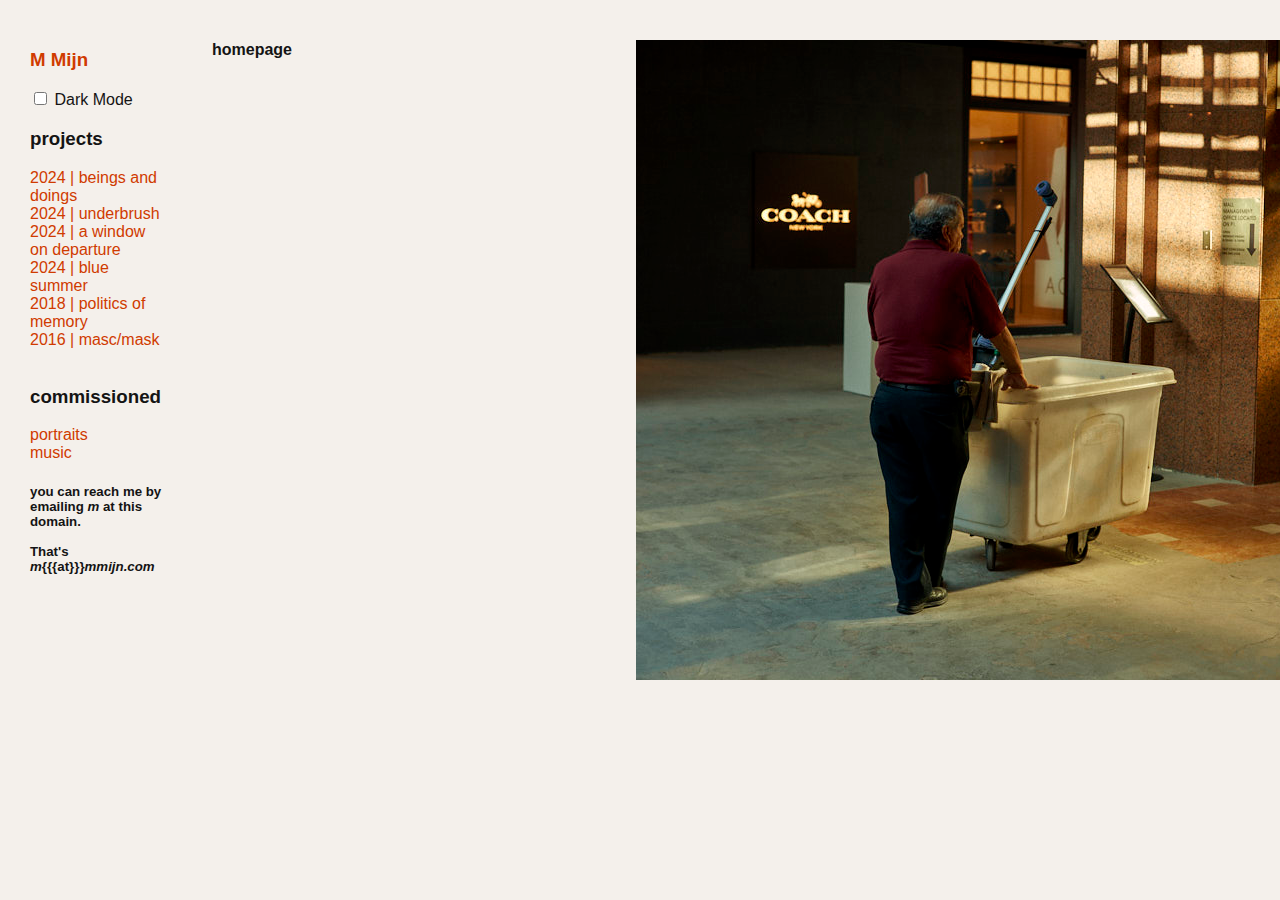
==== index.html @ fb33a35c "Add files via upload" ====
<!DOCTYPE html>
<html>

<head>
    <meta name="viewport" content="width=device-width, initial-scale=1.0">
    <link rel="stylesheet" type="text/css" href=".\primary.css">
</head>

<body>
    <div class="container">
        <div class="container">
            <div class="menu">
                <div class="menu-content">
                    <td valign="top">
                        <p>
                        <h3><a href="http://mmijn.com/homepage.html">M Mijn</a></h3>
                        <input id="color-mode" type="checkbox" name="color-mode">
                        <label for="color-mode">Dark Mode</label>
                        <script>
                            const checkbox = document.getElementById('color-mode');
                            const body = document.body;

                            checkbox.addEventListener('change', function () {
                                if (this.checked) {
                                    body.classList.add('dark-mode');
                                } else {
                                    body.classList.remove('dark-mode');
                                }
                            });
                        </script>
                        <div>
                            <h3>projects</h3>
                            <a href="http://mmijn.com/beings-and-doings.html">2024 | beings and doings</a><br>
                            <a href="http://mmijn.com/underbrush.html">2024 | underbrush </a><br>
                            <a href="http://mmijn.com/window-on-departure.html">2024 | a window on departure </a><br>
                            <a href="http://mmijn.com/underbrush.html">2024 | blue summer </a><br>
                            <a href="http://mmijn.com/politics-of-memory.html">2018 | politics of memory</a><br>
                            <a href="http://mmijn.com/masc.html">2016 | masc/mask</a><br>
                            <br>
                        </div>
                        <div>
                            <h3>commissioned</h3>
                            <a href="http://mmijn.com/portraits.html">portraits</a><br>
                            <a href="http://mmijn.com/music.html">music</a><br>
                        </div>
                        <div>
                            <h5>
                                you can reach me by emailing <i>m</i> at this domain.
                                <br>
                                <br>
                                That's <i>m</i>{{{at}}}<i>mmijn.com</i>
                            </h5>
                        </div>
                        </p>
                    </td>
                </div>
            </div>
            <div class="gallery">
                <div class="scroll-container">
                    <div class="scroll-content">
                        <div class="gallery-item">
                            <h4 style="text-align:left;">homepage</h4>
                            <p style='text-align:left;' class='description'></p>
                        </div>
                        <div class="gallery-item">
                            <img src=".\assets\homepage\homepage_01.jpg" alt="homepage_01.jpg">

                        </div>
                        <div class="gallery-item">
                            <img src=".\assets\homepage\homepage_02.jpg" alt="homepage_02.jpg">

                        </div>
                        <div class="gallery-item">
                            <img src=".\assets\homepage\homepage_03.jpg" alt="homepage_03.jpg">

                        </div>
                        <div class="gallery-item">
                            <img src=".\assets\homepage\homepage_04.jpg" alt="homepage_04.jpg">

                        </div>
                        <div class="gallery-item">
                            <img src=".\assets\homepage\homepage_05.jpg" alt="homepage_05.jpg">

                        </div>
                        <div class="gallery-item">
                            <img src=".\assets\homepage\homepage_06.jpg" alt="homepage_06.jpg">

                        </div>
                        <div class="gallery-item">
                            <img src=".\assets\homepage\homepage_07.jpg" alt="homepage_07.jpg">

                        </div>
                    </div>
                </div>
            </div>
        </div>

</body>

</html>
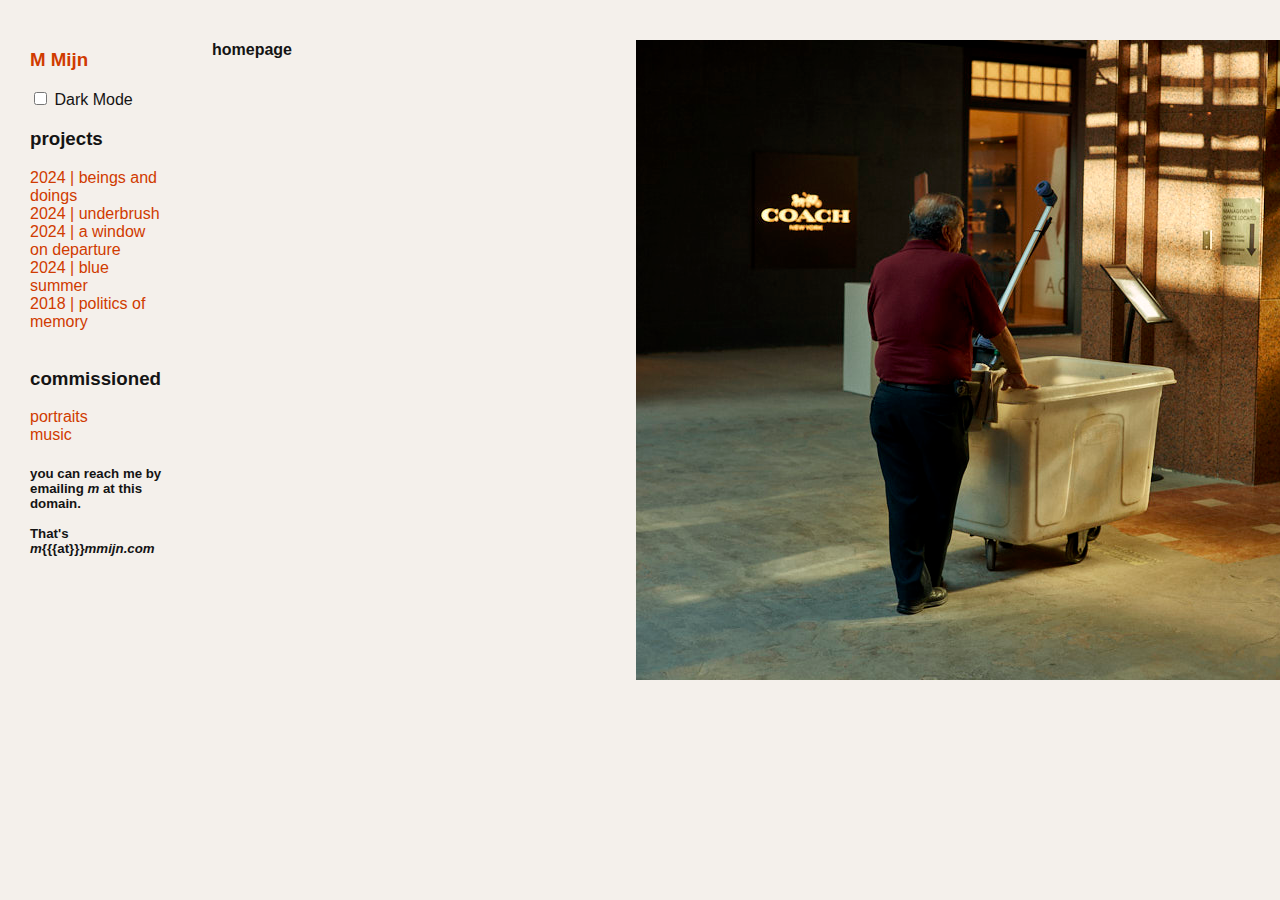
==== commit 1b22605b: "Add files via upload" ====
--- a/index.html
+++ b/index.html
@@ -35,7 +35,6 @@
                             <a href="http://mmijn.com/window-on-departure.html">2024 | a window on departure </a><br>
                             <a href="http://mmijn.com/underbrush.html">2024 | blue summer </a><br>
                             <a href="http://mmijn.com/politics-of-memory.html">2018 | politics of memory</a><br>
-                            <a href="http://mmijn.com/masc.html">2016 | masc/mask</a><br>
                             <br>
                         </div>
                         <div>
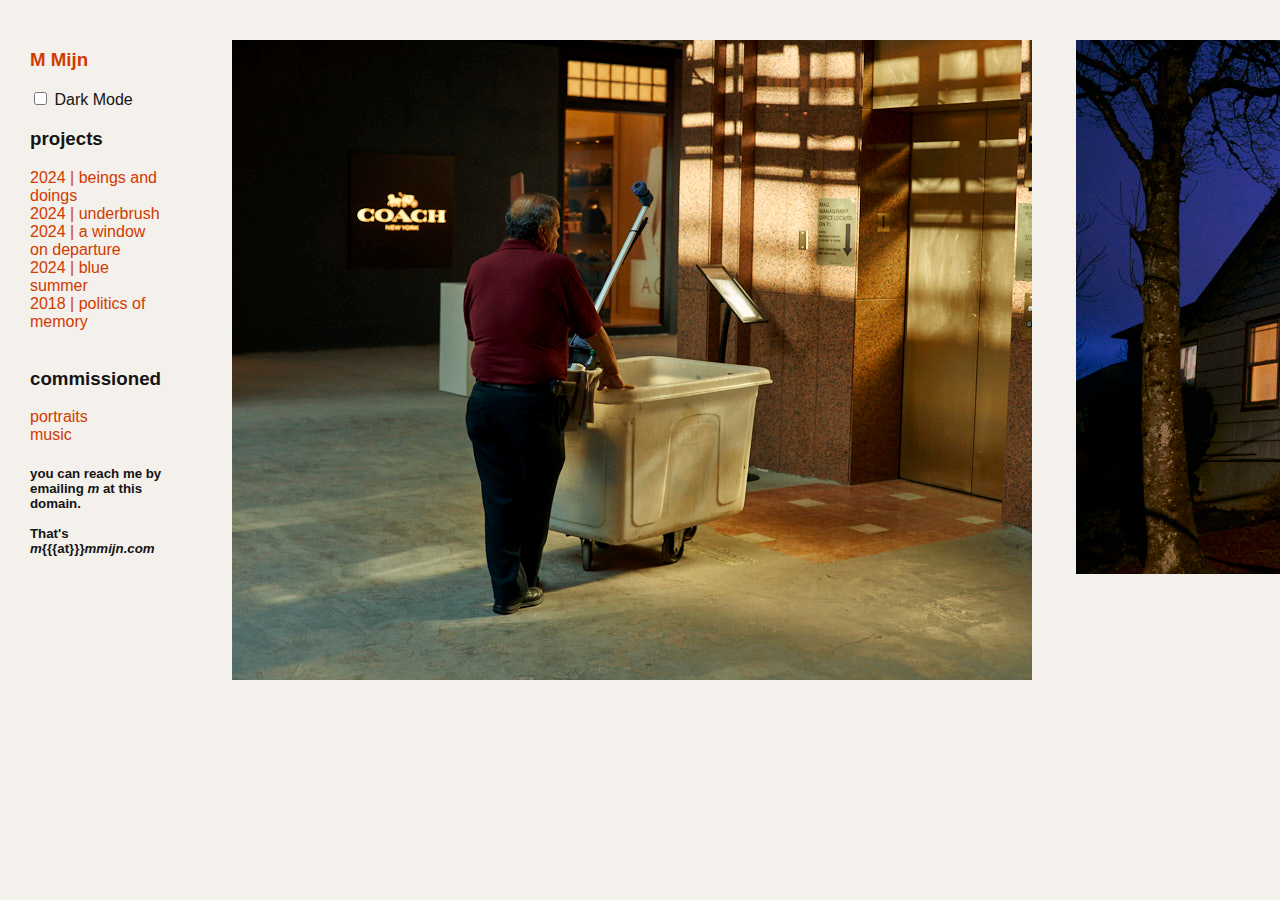
==== commit fcb643ba: "Add files via upload" ====
--- a/index.html
+++ b/index.html
@@ -13,7 +13,7 @@
                 <div class="menu-content">
                     <td valign="top">
                         <p>
-                        <h3><a href="http://mmijn.com/homepage.html">M Mijn</a></h3>
+                        <h3><a href="http://mmijn.com/index.html">M Mijn</a></h3>
                         <input id="color-mode" type="checkbox" name="color-mode">
                         <label for="color-mode">Dark Mode</label>
                         <script>
@@ -58,10 +58,6 @@
                 <div class="scroll-container">
                     <div class="scroll-content">
                         <div class="gallery-item">
-                            <h4 style="text-align:left;">homepage</h4>
-                            <p style='text-align:left;' class='description'></p>
-                        </div>
-                        <div class="gallery-item">
                             <img src=".\assets\homepage\homepage_01.jpg" alt="homepage_01.jpg">
 
                         </div>
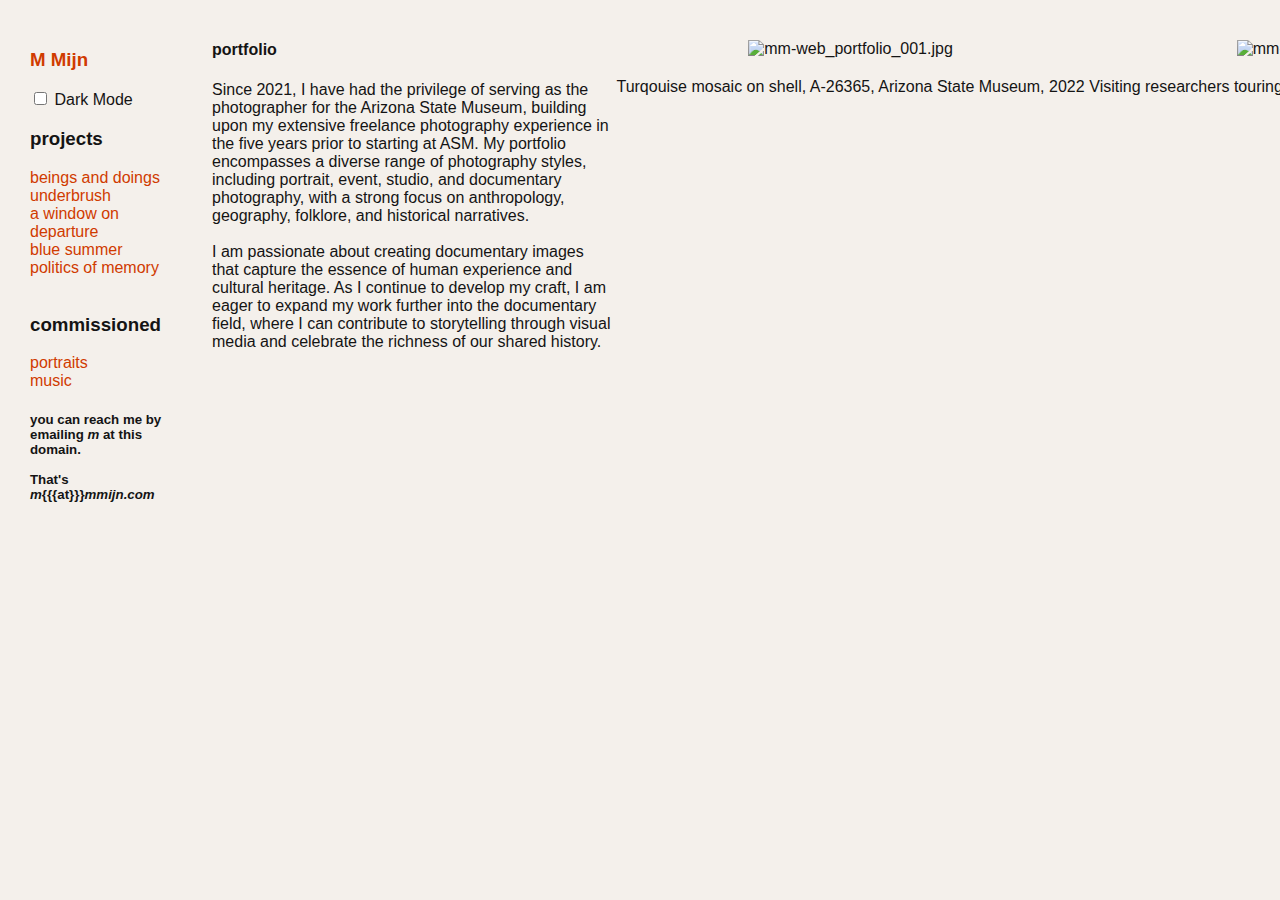
==== commit 909ed2d0: "Add files via upload" ====
--- a/index.html
+++ b/index.html
@@ -11,84 +11,135 @@
         <div class="container">
             <div class="menu">
                 <div class="menu-content">
-                    <td valign="top">
-                        <p>
-                        <h3><a href="http://mmijn.com/index.html">M Mijn</a></h3>
-                        <input id="color-mode" type="checkbox" name="color-mode">
-                        <label for="color-mode">Dark Mode</label>
-                        <script>
-                            const checkbox = document.getElementById('color-mode');
-                            const body = document.body;
+    <td valign="top">
+        <p>
+        <h3><a href="http://mmijn.com/homepage.html">M Mijn</a></h3>
+        <input id="color-mode" type="checkbox" name="color-mode">
+        <label for="color-mode">Dark Mode</label>
+        <script>
+            const checkbox = document.getElementById('color-mode');
+            const body = document.body;
 
-                            checkbox.addEventListener('change', function () {
-                                if (this.checked) {
-                                    body.classList.add('dark-mode');
-                                } else {
-                                    body.classList.remove('dark-mode');
-                                }
-                            });
-                        </script>
-                        <div>
-                            <h3>projects</h3>
-                            <a href="http://mmijn.com/beings-and-doings.html">2024 | beings and doings</a><br>
-                            <a href="http://mmijn.com/underbrush.html">2024 | underbrush </a><br>
-                            <a href="http://mmijn.com/window-on-departure.html">2024 | a window on departure </a><br>
-                            <a href="http://mmijn.com/underbrush.html">2024 | blue summer </a><br>
-                            <a href="http://mmijn.com/politics-of-memory.html">2018 | politics of memory</a><br>
-                            <br>
-                        </div>
-                        <div>
-                            <h3>commissioned</h3>
-                            <a href="http://mmijn.com/portraits.html">portraits</a><br>
-                            <a href="http://mmijn.com/music.html">music</a><br>
-                        </div>
-                        <div>
-                            <h5>
-                                you can reach me by emailing <i>m</i> at this domain.
-                                <br>
-                                <br>
-                                That's <i>m</i>{{{at}}}<i>mmijn.com</i>
-                            </h5>
-                        </div>
-                        </p>
-                    </td>
-                </div>
+            checkbox.addEventListener('change', function () {
+                if (this.checked) {
+                    body.classList.add('dark-mode');
+                } else {
+                    body.classList.remove('dark-mode');
+                }
+            });
+        </script>
+        <div>
+            <h3>projects</h3>
+            <a href="http://mmijn.com/beings-and-doings.html">beings and doings</a><br>
+            <a href="http://mmijn.com/underbrush.html">underbrush </a><br>
+            <a href="http://mmijn.com/window-on-departure.html">a window on departure </a><br>
+            <a href="http://mmijn.com/blue-summer.html">blue summer </a><br>
+            <a href="http://mmijn.com/politics-of-memory.html">politics of memory</a><br>
+
+            <br>
+        </div>
+        <div>
+            <h3>commissioned</h3>
+            <a href="http://mmijn.com/portraits.html">portraits</a><br>
+            <a href="http://mmijn.com/music.html">music</a><br>
+        </div>
+        <div>
+            <h5>
+                you can reach me by emailing <i>m</i> at this domain.
+                <br>
+                <br>
+                That's <i>m</i>{{{at}}}<i>mmijn.com</i>
+            </h5>
+        </div>
+        </p>
+    </td>
+</div>
             </div>
             <div class="gallery">
                 <div class="scroll-container">
                     <div class="scroll-content">
-                        <div class="gallery-item">
-                            <img src=".\assets\homepage\homepage_01.jpg" alt="homepage_01.jpg">
-
-                        </div>
-                        <div class="gallery-item">
-                            <img src=".\assets\homepage\homepage_02.jpg" alt="homepage_02.jpg">
-
-                        </div>
-                        <div class="gallery-item">
-                            <img src=".\assets\homepage\homepage_03.jpg" alt="homepage_03.jpg">
-
-                        </div>
-                        <div class="gallery-item">
-                            <img src=".\assets\homepage\homepage_04.jpg" alt="homepage_04.jpg">
-
-                        </div>
-                        <div class="gallery-item">
-                            <img src=".\assets\homepage\homepage_05.jpg" alt="homepage_05.jpg">
-
-                        </div>
-                        <div class="gallery-item">
-                            <img src=".\assets\homepage\homepage_06.jpg" alt="homepage_06.jpg">
-
-                        </div>
-                        <div class="gallery-item">
-                            <img src=".\assets\homepage\homepage_07.jpg" alt="homepage_07.jpg">
-
+        <div class="gallery-item">
+            <h4 style="text-align:left;">portfolio</h4>
+            <p style='text-align:left;' class='description'>Since 2021, I have had the privilege of serving as the photographer for the Arizona State Museum, building upon my extensive freelance photography experience in the five years prior to starting at ASM. My portfolio encompasses a diverse range of photography styles, including portrait, event, studio, and documentary photography, with a strong focus on anthropology, geography, folklore, and historical narratives.
+<br><br>
+I am passionate about creating documentary images that capture the essence of human experience and cultural heritage. As I continue to develop my craft, I am eager to expand my work further into the documentary field, where I can contribute to storytelling through visual media and celebrate the richness of our shared history.</p>
+        </div>
+        
+                            
+                <div class="gallery-item">
+                    <img src=".\assets\portfolio\mm-web_portfolio_001.jpg" alt="mm-web_portfolio_001.jpg">
+                    <p>Turqouise mosaic on shell, A-26365, Arizona State Museum, 2022</p>
+                </div>
+                
+                <div class="gallery-item">
+                    <img src=".\assets\portfolio\mm-web_portfolio_002.jpg" alt="mm-web_portfolio_002.jpg">
+                    <p>Visiting researchers touring the pottery vault at Arizona State Museum, 2022</p>
+                </div>
+                
+                <div class="gallery-item">
+                    <img src=".\assets\portfolio\mm-web_portfolio_003.jpg" alt="mm-web_portfolio_003.jpg">
+                    <p>A visiting researcher examing prints from ASM's photographic collections, 2022</p>
+                </div>
+                
+                <div class="gallery-item">
+                    <img src=".\assets\portfolio\mm-web_portfolio_004.jpg" alt="mm-web_portfolio_004.jpg">
+                    <p>a photograph from <a href="https://ancient-to-modern.arizona.edu/">Ancient to Modern: Continuity and Innovation in Southwest Native Jewelry</a>, 2022</p>
+                </div>
+                
+                <div class="gallery-item">
+                    <img src=".\assets\portfolio\mm-web_portfolio_005.jpg" alt="mm-web_portfolio_005.jpg">
+                    <p>Burden Baskets, 2019-135-6 and 2019-134-2, Arizona State Museum, 2022</p>
+                </div>
+                
+                <div class="gallery-item">
+                    <img src=".\assets\portfolio\mm-web_portfolio_006.jpg" alt="mm-web_portfolio_006.jpg">
+                    <p>a photograph from showing basket construction, 14-814, Arizona State Museum, 2022</p>
+                </div>
+                
+                <div class="gallery-item">
+                    <img src=".\assets\portfolio\mm-web_portfolio_007.jpg" alt="mm-web_portfolio_007.jpg">
+                    <p>Terrol Dew Johnson, 2023, 2023</p>
+                </div>
+                
+                <div class="gallery-item">
+                    <img src=".\assets\portfolio\mm-web_portfolio_008.jpg" alt="mm-web_portfolio_008.jpg">
+                    <p>A silver and turquoise squash blossom necklace, E-7429, Arizona State Museum, 2023</p>
+                </div>
+                
+                <div class="gallery-item">
+                    <img src=".\assets\portfolio\mm-web_portfolio_009.jpg" alt="mm-web_portfolio_009.jpg">
+                    <p>Akimel O'odham artist and educator Aaron Sabori, 2023</p>
+                </div>
+                
+                <div class="gallery-item">
+                    <img src=".\assets\portfolio\mm-web_portfolio_010.jpg" alt="mm-web_portfolio_010.jpg">
+                    <p>Photographer Shannon Stevens at the 2023 Santa Fe Indian Market, 2023</p>
+                </div>
+                
+                <div class="gallery-item">
+                    <img src=".\assets\portfolio\mm-web_portfolio_011.jpg" alt="mm-web_portfolio_011.jpg">
+                    <p>Decorative ceramic plate which belonged to Ansel Adams, 77-63-1, Arizona State Museum, 2023</p>
+                </div>
+                
+                <div class="gallery-item">
+                    <img src=".\assets\portfolio\mm-web_portfolio_012.jpg" alt="mm-web_portfolio_012.jpg">
+                    <p>Dog skull photographed for a zooarchaeology identification guide, 2023</p>
+                </div>
+                
+                <div class="gallery-item">
+                    <img src=".\assets\portfolio\mm-web_portfolio_013.jpg" alt="mm-web_portfolio_013.jpg">
+                    <p>Visitors examing a display at Himdag Ki, 2023</p>
+                </div>
+                
+                <div class="gallery-item">
+                    <img src=".\assets\portfolio\mm-web_portfolio_014.jpg" alt="mm-web_portfolio_014.jpg">
+                    <p>Karen Leone with a state quadrangle map, 2023</p>
+                </div>
+                
                         </div>
                     </div>
                 </div>
             </div>
-        </div>
 
 </body>
 
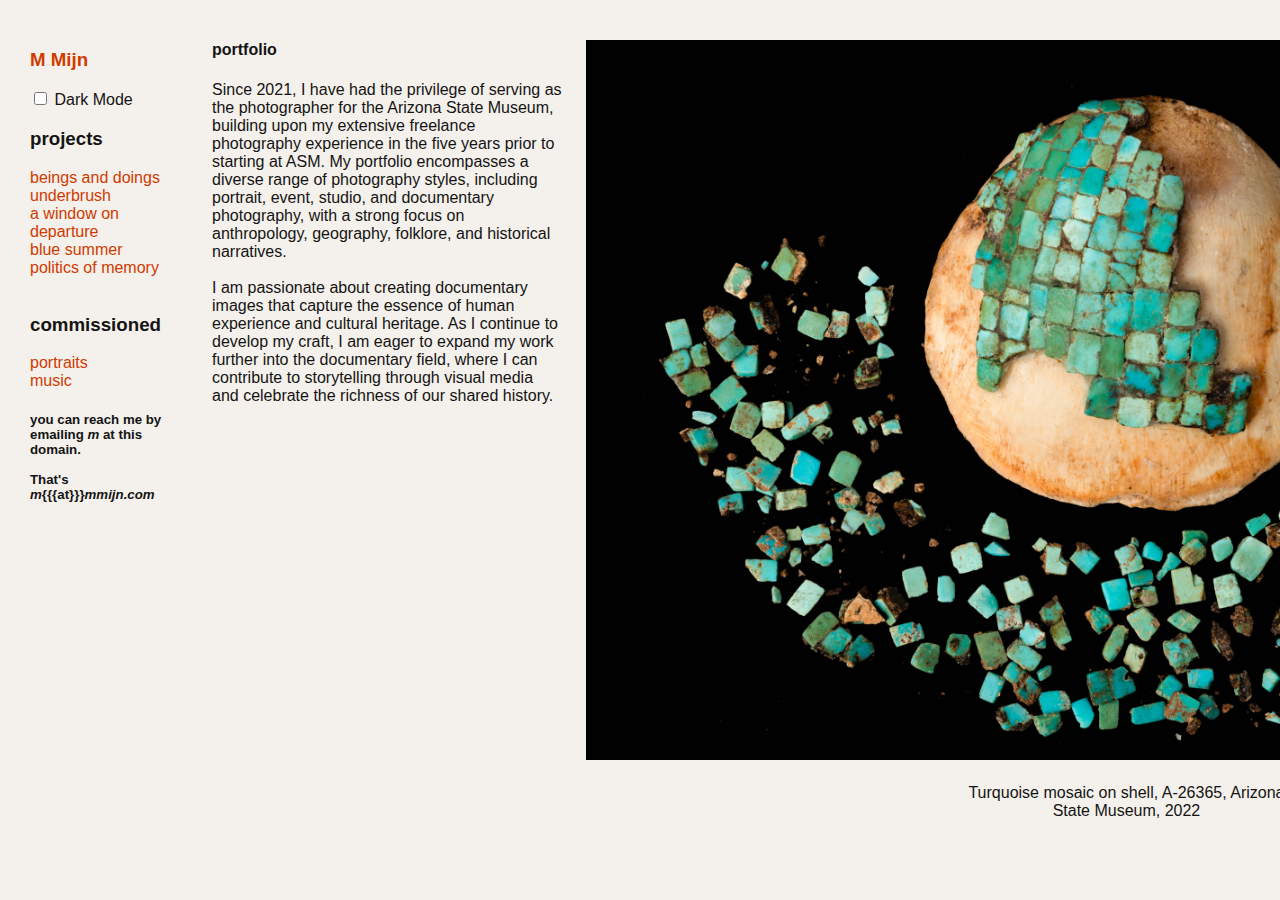
==== commit c6c4a473: "Update index.html" ====
--- a/index.html
+++ b/index.html
@@ -68,7 +68,7 @@
                             
                 <div class="gallery-item">
                     <img src=".\assets\portfolio\mm-web_portfolio_001.jpg" alt="mm-web_portfolio_001.jpg">
-                    <p>Turqouise mosaic on shell, A-26365, Arizona State Museum, 2022</p>
+                    <p>Turquoise mosaic on shell, A-26365, Arizona State Museum, 2022</p>
                 </div>
                 
                 <div class="gallery-item">
@@ -93,12 +93,12 @@
                 
                 <div class="gallery-item">
                     <img src=".\assets\portfolio\mm-web_portfolio_006.jpg" alt="mm-web_portfolio_006.jpg">
-                    <p>a photograph from showing basket construction, 14-814, Arizona State Museum, 2022</p>
+                    <p>a photograph from <a href="https://uapress.arizona.edu/book/woven-from-the-center">Woven from the Center by Diane Dittemore,</a> showing basket construction, 14-814, Arizona State Museum, 2022</p>
                 </div>
                 
                 <div class="gallery-item">
                     <img src=".\assets\portfolio\mm-web_portfolio_007.jpg" alt="mm-web_portfolio_007.jpg">
-                    <p>Terrol Dew Johnson, 2023, 2023</p>
+                    <p>Terrol Dew Johnson, 2023</p>
                 </div>
                 
                 <div class="gallery-item">
@@ -143,4 +143,4 @@
 
 </body>
 
-</html>+</html>
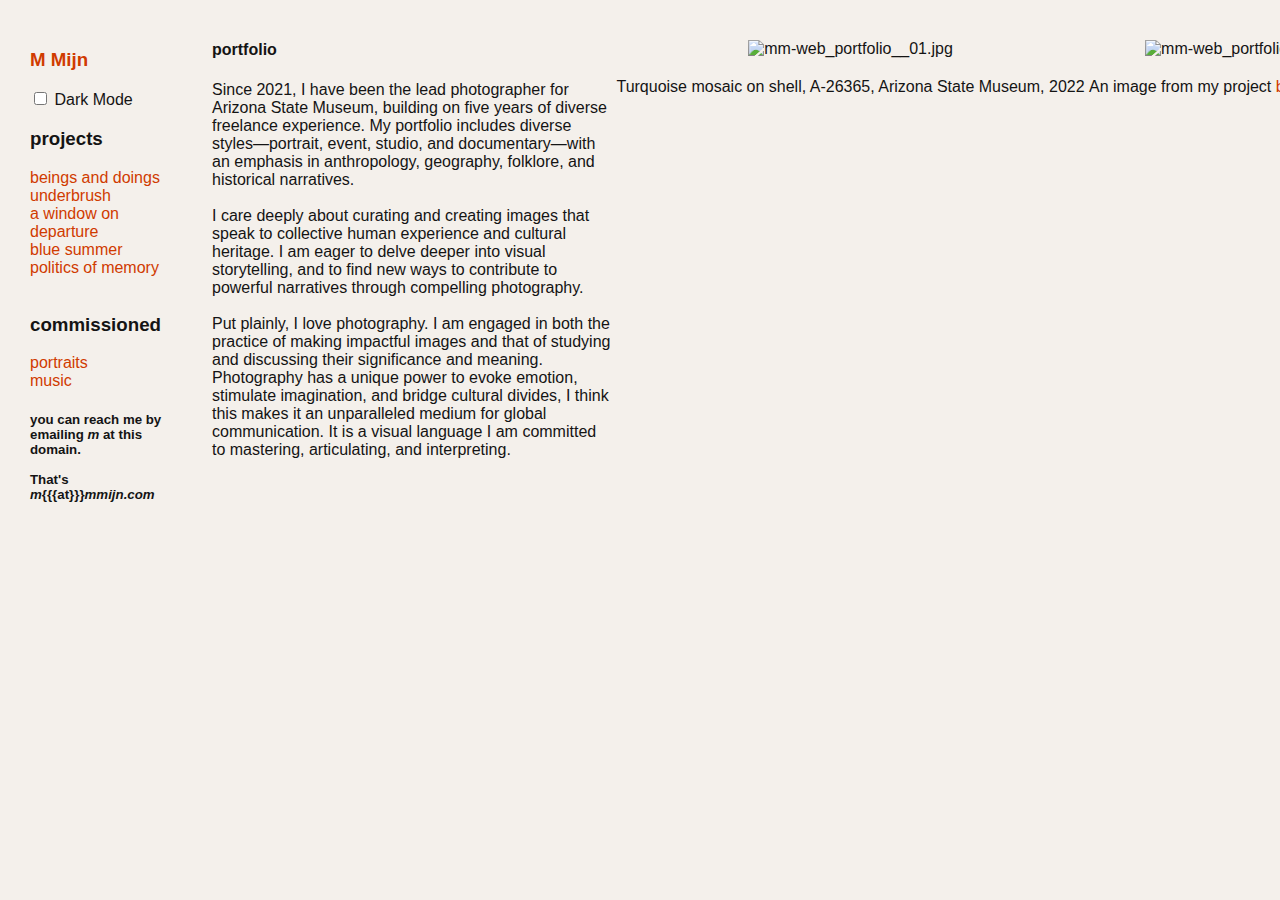
==== commit def33092: "Add files via upload" ====
--- a/index.html
+++ b/index.html
@@ -60,80 +60,112 @@
                     <div class="scroll-content">
         <div class="gallery-item">
             <h4 style="text-align:left;">portfolio</h4>
-            <p style='text-align:left;' class='description'>Since 2021, I have had the privilege of serving as the photographer for the Arizona State Museum, building upon my extensive freelance photography experience in the five years prior to starting at ASM. My portfolio encompasses a diverse range of photography styles, including portrait, event, studio, and documentary photography, with a strong focus on anthropology, geography, folklore, and historical narratives.
+            <p style='text-align:left;' class='description'>Since 2021, I have been the lead photographer for Arizona State Museum, building on five years of diverse freelance experience. My portfolio includes diverse styles—portrait, event, studio, and documentary—with an emphasis in anthropology, geography, folklore, and historical narratives.
 <br><br>
-I am passionate about creating documentary images that capture the essence of human experience and cultural heritage. As I continue to develop my craft, I am eager to expand my work further into the documentary field, where I can contribute to storytelling through visual media and celebrate the richness of our shared history.</p>
+I care deeply about curating and creating images that speak to collective human experience and cultural heritage. I am eager to delve deeper into visual storytelling, and to find new ways to contribute to powerful narratives through compelling photography.
+<br><br>
+Put plainly, I love photography. I am engaged in both the practice of making impactful images and that of studying and discussing their significance and meaning. Photography has a unique power to evoke emotion, stimulate imagination, and bridge cultural divides, I think this makes it an unparalleled medium for global communication. It is a visual language I am committed to mastering, articulating, and interpreting.</p>
         </div>
         
                             
                 <div class="gallery-item">
-                    <img src=".\assets\portfolio\mm-web_portfolio_001.jpg" alt="mm-web_portfolio_001.jpg">
+                    <img src=".\assets\portfolio\mm-web_portfolio__01.jpg" alt="mm-web_portfolio__01.jpg">
                     <p>Turquoise mosaic on shell, A-26365, Arizona State Museum, 2022</p>
                 </div>
                 
                 <div class="gallery-item">
-                    <img src=".\assets\portfolio\mm-web_portfolio_002.jpg" alt="mm-web_portfolio_002.jpg">
+                    <img src=".\assets\portfolio\mm-web_portfolio__02.jpg" alt="mm-web_portfolio__02.jpg">
+                    <p>An image from my project <a href="https://mmijn.com/beings-and-doings.html">beings and doings</a></p>
+                </div>
+                
+                <div class="gallery-item">
+                    <img src=".\assets\portfolio\mm-web_portfolio__03.jpg" alt="mm-web_portfolio__03.jpg">
+                    <p>Dog skull photographed for a zooarchaeology identification guide, 2023</p>
+                </div>
+                
+                <div class="gallery-item">
+                    <img src=".\assets\portfolio\mm-web_portfolio__04.jpg" alt="mm-web_portfolio__04.jpg">
+                    <p>Promotional portrait of the Lasso and A. Billi Free</p>
+                </div>
+                
+                <div class="gallery-item">
+                    <img src=".\assets\portfolio\mm-web_portfolio__05.jpg" alt="mm-web_portfolio__05.jpg">
+                    <p>I made over 100 photographic illustrations for Diane Dittemore's 2024 book, <a href="https://uapress.arizona.edu/book/woven-from-the-center">Woven from the Center</a></p>
+                </div>
+                
+                <div class="gallery-item">
+                    <img src=".\assets\portfolio\mm-web_portfolio__06.jpg" alt="mm-web_portfolio__06.jpg">
+                    <p>A photograph from Diane Dittemore's 2024 book, <a href="https://uapress.arizona.edu/book/woven-from-the-center">Woven from the Center</a> illustrating basket construction, 14-814, Arizona State Museum, 2022</p>
+                </div>
+                
+                <div class="gallery-item">
+                    <img src=".\assets\portfolio\mm-web_portfolio__07.jpg" alt="mm-web_portfolio__07.jpg">
+                    <p>Chase Mason of Gatecreeper</p>
+                </div>
+                
+                <div class="gallery-item">
+                    <img src=".\assets\portfolio\mm-web_portfolio__08.jpg" alt="mm-web_portfolio__08.jpg">
+                    <p>a photograph from <a href="https://ancient-to-modern.arizona.edu/">Ancient to Modern: Continuity and Innovation in Southwest Native Jewelry</a>, 2022</p>
+                </div>
+                
+                <div class="gallery-item">
+                    <img src=".\assets\portfolio\mm-web_portfolio__09.jpg" alt="mm-web_portfolio__09.jpg">
+                    <p>A portrait of Marco from a forthcoming project about the visual culture of tattoos</p>
+                </div>
+                
+                <div class="gallery-item">
+                    <img src=".\assets\portfolio\mm-web_portfolio__10.jpg" alt="mm-web_portfolio__10.jpg">
+                    <p>Terrol Dew Johnson, 2023</p>
+                </div>
+                
+                <div class="gallery-item">
+                    <img src=".\assets\portfolio\mm-web_portfolio__11.jpg" alt="mm-web_portfolio__11.jpg">
                     <p>Visiting researchers touring the pottery vault at Arizona State Museum, 2022</p>
                 </div>
                 
                 <div class="gallery-item">
-                    <img src=".\assets\portfolio\mm-web_portfolio_003.jpg" alt="mm-web_portfolio_003.jpg">
+                    <img src=".\assets\portfolio\mm-web_portfolio__12.jpg" alt="mm-web_portfolio__12.jpg">
+                    <p>RCG setting out for a day trip</p>
+                </div>
+                
+                <div class="gallery-item">
+                    <img src=".\assets\portfolio\mm-web_portfolio__13.jpg" alt="mm-web_portfolio__13.jpg">
+                    <p>Burden baskets from Diane Dittemore's 2024 book, <a href="https://uapress.arizona.edu/book/woven-from-the-center">Woven from the Center</a>, 2019-135-6 and 2019-134-2, Arizona State Museum, 2022</p>
+                </div>
+                
+                <div class="gallery-item">
+                    <img src=".\assets\portfolio\mm-web_portfolio__14.jpg" alt="mm-web_portfolio__14.jpg">
+                    <p>Photographer Shannon Stevens at the 2023 Santa Fe Indian Market, 2023</p>
+                </div>
+                
+                <div class="gallery-item">
+                    <img src=".\assets\portfolio\mm-web_portfolio__15.jpg" alt="mm-web_portfolio__15.jpg">
+                    <p>A silver and turquoise squash blossom necklace, E-7429, Arizona State Museum, 2023</p>
+                </div>
+                
+                <div class="gallery-item">
+                    <img src=".\assets\portfolio\mm-web_portfolio__16.jpg" alt="mm-web_portfolio__16.jpg">
+                    <p>Karen Leone with a state archaeology map, 2023</p>
+                </div>
+                
+                <div class="gallery-item">
+                    <img src=".\assets\portfolio\mm-web_portfolio__17.jpg" alt="mm-web_portfolio__17.jpg">
+                    <p>An image from my project <a href="https://mmijn.com/window-on-departure.html">a window on departure</a></p>
+                </div>
+                
+                <div class="gallery-item">
+                    <img src=".\assets\portfolio\mm-web_portfolio__18.jpg" alt="mm-web_portfolio__18.jpg">
                     <p>A visiting researcher examing prints from ASM's photographic collections, 2022</p>
                 </div>
                 
                 <div class="gallery-item">
-                    <img src=".\assets\portfolio\mm-web_portfolio_004.jpg" alt="mm-web_portfolio_004.jpg">
-                    <p>a photograph from <a href="https://ancient-to-modern.arizona.edu/">Ancient to Modern: Continuity and Innovation in Southwest Native Jewelry</a>, 2022</p>
-                </div>
-                
-                <div class="gallery-item">
-                    <img src=".\assets\portfolio\mm-web_portfolio_005.jpg" alt="mm-web_portfolio_005.jpg">
-                    <p>Burden Baskets, 2019-135-6 and 2019-134-2, Arizona State Museum, 2022</p>
-                </div>
-                
-                <div class="gallery-item">
-                    <img src=".\assets\portfolio\mm-web_portfolio_006.jpg" alt="mm-web_portfolio_006.jpg">
-                    <p>a photograph from <a href="https://uapress.arizona.edu/book/woven-from-the-center">Woven from the Center by Diane Dittemore,</a> showing basket construction, 14-814, Arizona State Museum, 2022</p>
-                </div>
-                
-                <div class="gallery-item">
-                    <img src=".\assets\portfolio\mm-web_portfolio_007.jpg" alt="mm-web_portfolio_007.jpg">
-                    <p>Terrol Dew Johnson, 2023</p>
-                </div>
-                
-                <div class="gallery-item">
-                    <img src=".\assets\portfolio\mm-web_portfolio_008.jpg" alt="mm-web_portfolio_008.jpg">
-                    <p>A silver and turquoise squash blossom necklace, E-7429, Arizona State Museum, 2023</p>
-                </div>
-                
-                <div class="gallery-item">
-                    <img src=".\assets\portfolio\mm-web_portfolio_009.jpg" alt="mm-web_portfolio_009.jpg">
-                    <p>Akimel O'odham artist and educator Aaron Sabori, 2023</p>
-                </div>
-                
-                <div class="gallery-item">
-                    <img src=".\assets\portfolio\mm-web_portfolio_010.jpg" alt="mm-web_portfolio_010.jpg">
-                    <p>Photographer Shannon Stevens at the 2023 Santa Fe Indian Market, 2023</p>
-                </div>
-                
-                <div class="gallery-item">
-                    <img src=".\assets\portfolio\mm-web_portfolio_011.jpg" alt="mm-web_portfolio_011.jpg">
+                    <img src=".\assets\portfolio\mm-web_portfolio__19.jpg" alt="mm-web_portfolio__19.jpg">
                     <p>Decorative ceramic plate which belonged to Ansel Adams, 77-63-1, Arizona State Museum, 2023</p>
                 </div>
                 
                 <div class="gallery-item">
-                    <img src=".\assets\portfolio\mm-web_portfolio_012.jpg" alt="mm-web_portfolio_012.jpg">
-                    <p>Dog skull photographed for a zooarchaeology identification guide, 2023</p>
-                </div>
-                
-                <div class="gallery-item">
-                    <img src=".\assets\portfolio\mm-web_portfolio_013.jpg" alt="mm-web_portfolio_013.jpg">
-                    <p>Visitors examing a display at Himdag Ki, 2023</p>
-                </div>
-                
-                <div class="gallery-item">
-                    <img src=".\assets\portfolio\mm-web_portfolio_014.jpg" alt="mm-web_portfolio_014.jpg">
-                    <p>Karen Leone with a state quadrangle map, 2023</p>
+                    <img src=".\assets\portfolio\mm-web_portfolio__20.jpg" alt="mm-web_portfolio__20.jpg">
+                    <p>Akimel O'odham artist and educator Aaron Sabori, 2023</p>
                 </div>
                 
                         </div>
@@ -143,4 +175,4 @@
 
 </body>
 
-</html>
+</html>